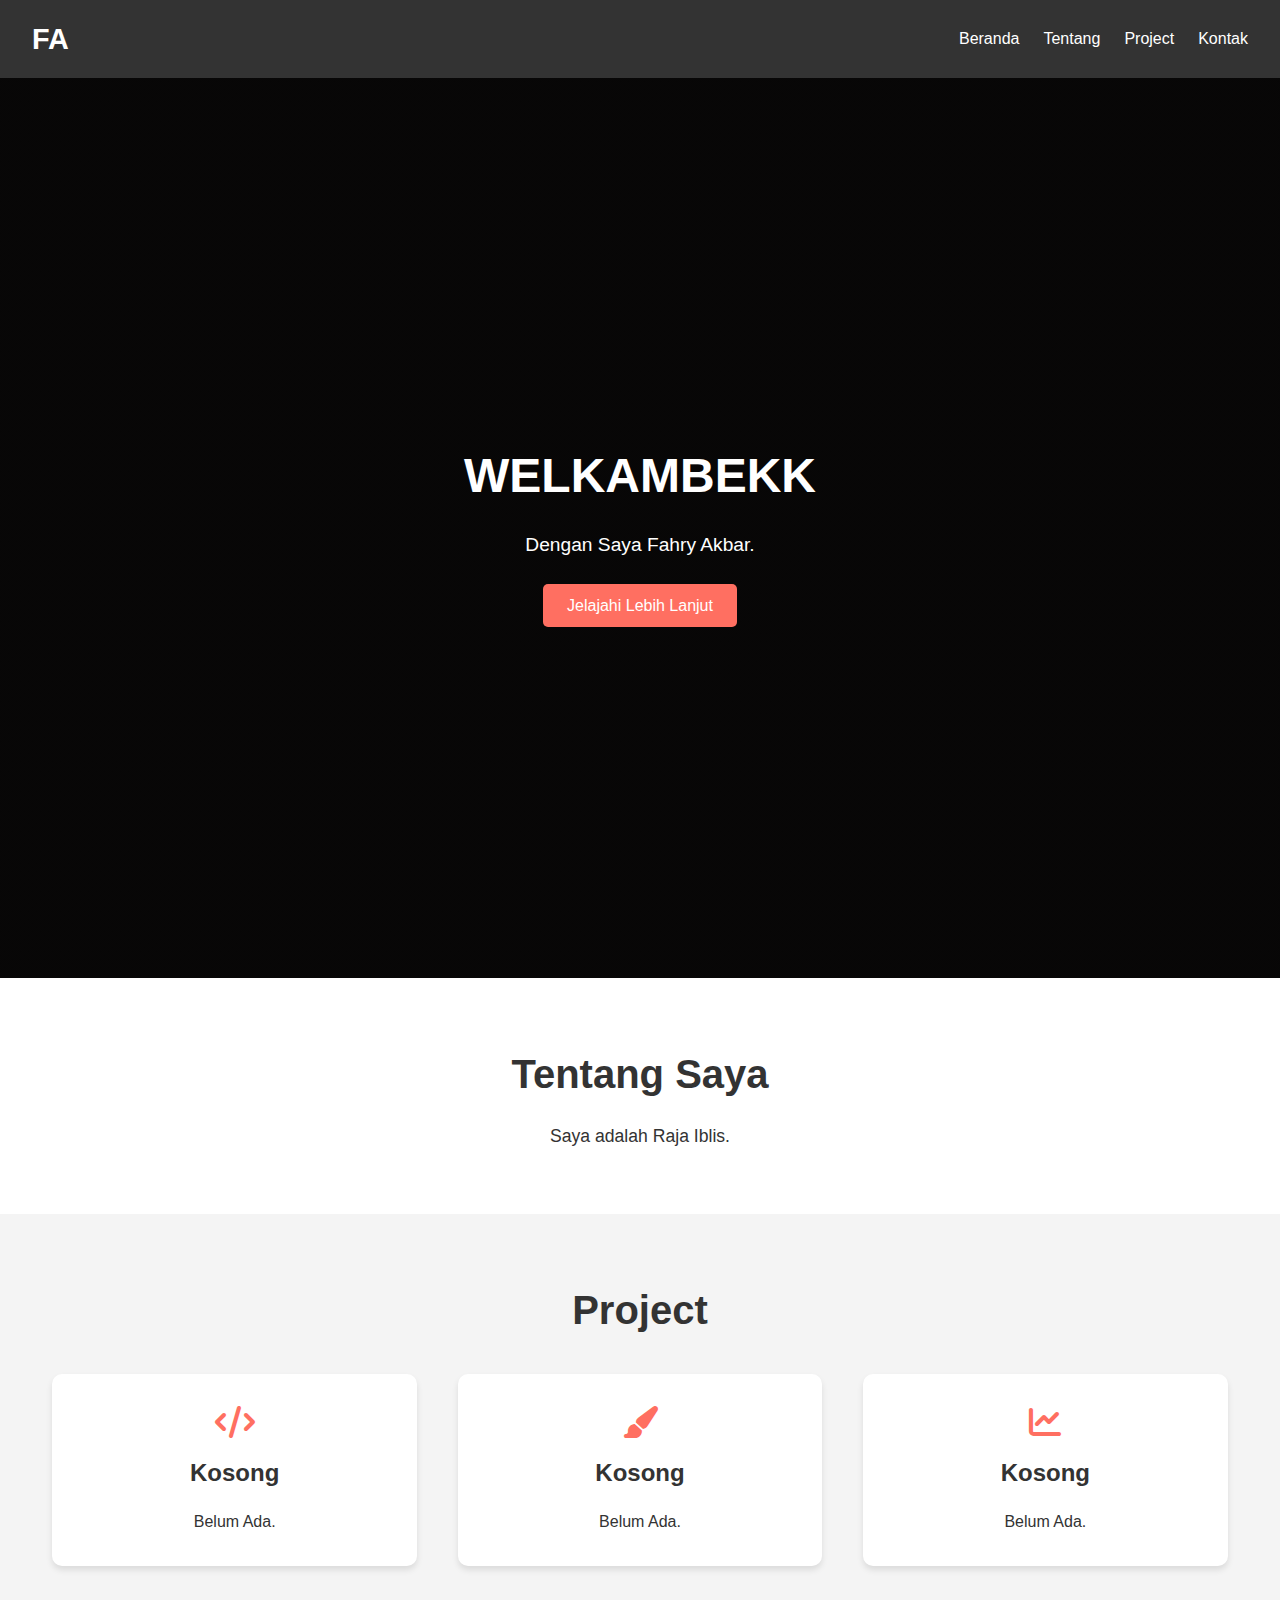
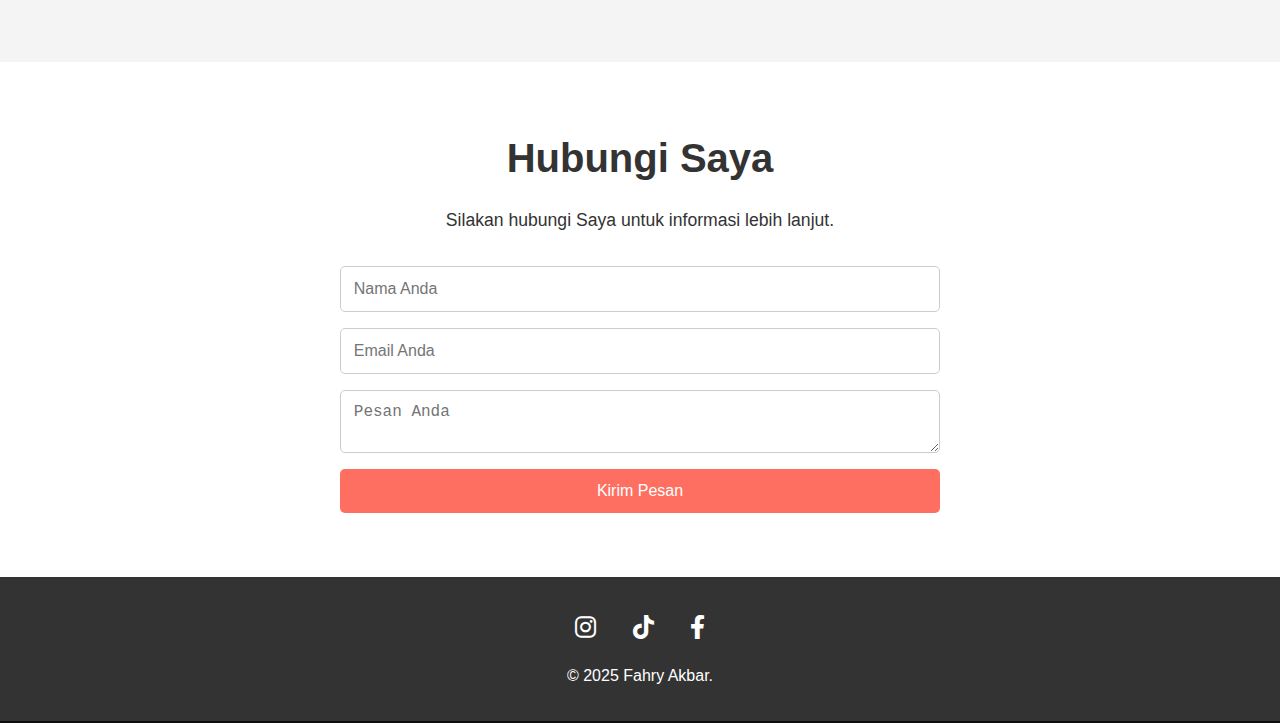
==== index.html @ b8afb7e6 "Add files via upload" ====
<!DOCTYPE html>
<html lang="id">

<head>
    <meta charset="UTF-8">
    <meta name="viewport" content="width=device-width, initial-scale=1.0">
    <title>Website Fahry Akbar</title>
    <link rel="stylesheet" href="styles.css">
    <link rel="stylesheet" href="https://cdnjs.cloudflare.com/ajax/libs/font-awesome/6.0.0-beta3/css/all.min.css">
</head>

<body>
    <!-- Header dan Navigasi -->
    <header>
        <div class="logo">
            <h1>FA</h1>
        </div>
        <nav>
            <ul>
                <li><a href="#home">Beranda</a></li>
                <li><a href="#about">Tentang</a></li>
                <li><a href="#services">Project</a></li>
                <li><a href="#contact">Kontak</a></li>
            </ul>
        </nav>
    </header>

    <!-- Hero Section -->
    <section id="home" class="hero">
        <div class="hero-content">
            <h2>WELKAMBEKK</h2>
            <p>Dengan Saya Fahry Akbar.</p>
            <a href="#about" class="btn">Jelajahi Lebih Lanjut</a>
        </div>
    </section>

    <!-- Tentang Kami -->
    <section id="about" class="about">
        <h2>Tentang Saya</h2>
        <p>Saya adalah Raja Iblis.</p>
    </section>

    <!-- Layanan -->
    <section id="services" class="services">
        <h2>Project</h2>
        <div class="service-grid">
            <div class="service-item">
                <i class="fas fa-code"></i>
                <h3>Kosong</h3>
                <p>Belum Ada.</p>
            </div>
            <div class="service-item">
                <i class="fas fa-paint-brush"></i>
                <h3>Kosong</h3>
                <p>Belum Ada.</p>
            </div>
            <div class="service-item">
                <i class="fas fa-chart-line"></i>
                <h3>Kosong</h3>
                <p>Belum Ada.</p>
            </div>
        </div>
    </section>

    <!-- Kontak -->
    <section id="contact" class="contact">
        <h2>Hubungi Saya</h2>
        <p>Silakan hubungi Saya untuk informasi lebih lanjut.</p>
        <form>
            <input type="text" placeholder="Nama Anda" required>
            <input type="email" placeholder="Email Anda" required>
            <textarea placeholder="Pesan Anda" required></textarea>
            <button type="submit">Kirim Pesan</button>
        </form>
    </section>

    <!-- Footer dan Ikon Sosmed -->
    <footer>
        <div class="social-media">
            <a href="https://instagram.com/_faahry" target="_blank"><i class="fab fa-instagram"></i></a>
            <a href="https://tiktok.com/@_fahry_akbar_" target="_blank"><i class="fab fa-tiktok"></i></a>
            <a href="https://www.facebook.com/share/15n7GfZJ3Y/" target="_blank"><i class="fab fa-facebook-f"></i></a>
        </div>
        <p>&copy; 2025 Fahry Akbar.</p>
    </footer>
</body>

</html>
---- styles.css ----
/* Reset CSS */

* {
    margin: 0;
    padding: 0;
    box-sizing: border-box;
}

body {
    font-family: 'Poppins', sans-serif;
    line-height: 1.6;
    color: #333;
    background: #0f0d0d;
}


/* Header */

header {
    background: #333;
    color: #fff;
    padding: 1rem 2rem;
    display: flex;
    justify-content: space-between;
    align-items: center;
    position: sticky;
    top: 0;
    z-index: 1000;
}

header .logo h1 {
    font-size: 1.8rem;
    font-weight: 700;
}

nav ul {
    list-style: none;
    display: flex;
}

nav ul li {
    margin-left: 1.5rem;
}

nav ul li a {
    color: #fff;
    text-decoration: none;
    font-weight: 500;
    transition: color 0.3s ease;
}

nav ul li a:hover {
    color: #ff6f61;
}


/* Hero Section */

.hero {
    background: linear-gradient(rgba(0, 0, 0, 0.5)), url('https://via.placeholder.com/1200x800') no-repeat center center/cover;
    height: 100vh;
    display: flex;
    justify-content: center;
    align-items: center;
    text-align: center;
    color: #fff;
}

.hero-content h2 {
    font-size: 3rem;
    margin-bottom: 1rem;
}

.hero-content p {
    font-size: 1.2rem;
    margin-bottom: 2rem;
}

.btn {
    background: #ff6f61;
    color: #fff;
    padding: 0.8rem 1.5rem;
    text-decoration: none;
    border-radius: 5px;
    font-weight: 500;
    transition: background 0.3s ease;
}

.btn:hover {
    background: #ff4a3d;
}


/* Tentang Kami */

.about {
    padding: 4rem 2rem;
    text-align: center;
    background: #fff;
}

.about h2 {
    font-size: 2.5rem;
    margin-bottom: 1rem;
}

.about p {
    font-size: 1.1rem;
    max-width: 800px;
    margin: 0 auto;
}


/* Layanan */

.services {
    padding: 4rem 2rem;
    background: #f4f4f4;
    text-align: center;
}

.services h2 {
    font-size: 2.5rem;
    margin-bottom: 2rem;
}

.service-grid {
    display: flex;
    justify-content: space-around;
    flex-wrap: wrap;
}

.service-item {
    background: #fff;
    padding: 2rem;
    border-radius: 10px;
    box-shadow: 0 4px 6px rgba(0, 0, 0, 0.1);
    width: 30%;
    margin-bottom: 2rem;
    transition: transform 0.3s ease;
}

.service-item:hover {
    transform: translateY(-10px);
}

.service-item i {
    font-size: 2rem;
    color: #ff6f61;
    margin-bottom: 1rem;
}

.service-item h3 {
    font-size: 1.5rem;
    margin-bottom: 1rem;
}

.service-item p {
    font-size: 1rem;
}


/* Kontak */

.contact {
    padding: 4rem 2rem;
    background: #fff;
    text-align: center;
}

.contact h2 {
    font-size: 2.5rem;
    margin-bottom: 1rem;
}

.contact p {
    font-size: 1.1rem;
    margin-bottom: 2rem;
}

form {
    max-width: 600px;
    margin: 0 auto;
    display: flex;
    flex-direction: column;
}

form input,
form textarea {
    padding: 0.8rem;
    margin-bottom: 1rem;
    border: 1px solid #ccc;
    border-radius: 5px;
    font-size: 1rem;
}

form button {
    background: #ff6f61;
    color: #fff;
    padding: 0.8rem;
    border: none;
    border-radius: 5px;
    font-size: 1rem;
    cursor: pointer;
    transition: background 0.3s ease;
}

form button:hover {
    background: #ff4a3d;
}


/* Footer */

footer {
    background: #333;
    color: #fff;
    text-align: center;
    padding: 2rem 0;
}

.social-media {
    margin-bottom: 1rem;
}

.social-media a {
    color: #fff;
    margin: 0 1rem;
    font-size: 1.5rem;
    transition: color 0.3s ease;
}

.social-media a:hover {
    color: #ff6f61;
}
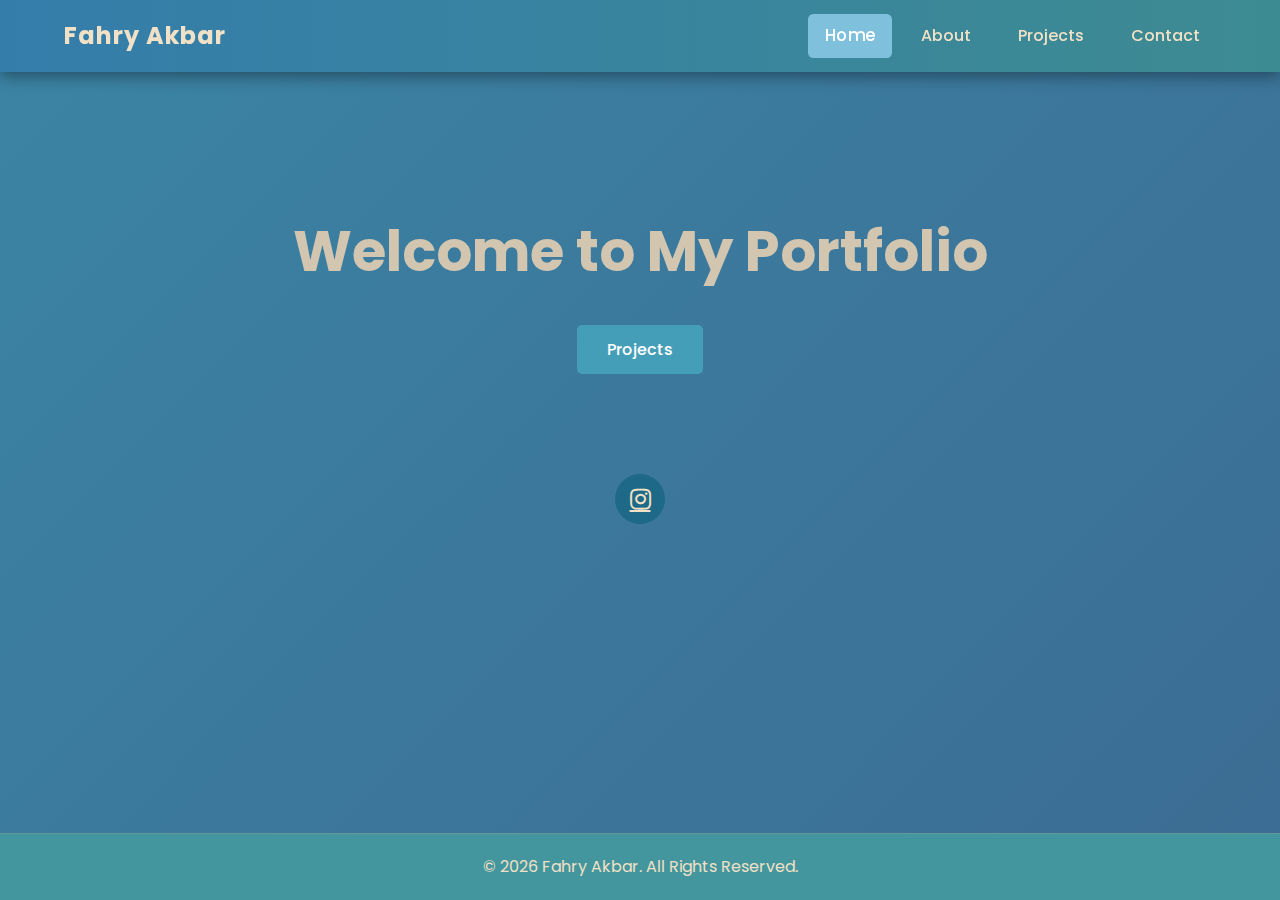
==== commit 12a15266: "Add files via upload" ====
--- a/index.html
+++ b/index.html
@@ -1,88 +1,569 @@
-<!DOCTYPE html>
-<html lang="id">
-
-<head>
-    <meta charset="UTF-8">
-    <meta name="viewport" content="width=device-width, initial-scale=1.0">
-    <title>Website Fahry Akbar</title>
-    <link rel="stylesheet" href="styles.css">
-    <link rel="stylesheet" href="https://cdnjs.cloudflare.com/ajax/libs/font-awesome/6.0.0-beta3/css/all.min.css">
-</head>
-
-<body>
-    <!-- Header dan Navigasi -->
-    <header>
-        <div class="logo">
-            <h1>FA</h1>
-        </div>
-        <nav>
-            <ul>
-                <li><a href="#home">Beranda</a></li>
-                <li><a href="#about">Tentang</a></li>
-                <li><a href="#services">Project</a></li>
-                <li><a href="#contact">Kontak</a></li>
-            </ul>
-        </nav>
-    </header>
-
-    <!-- Hero Section -->
-    <section id="home" class="hero">
-        <div class="hero-content">
-            <h2>WELKAMBEKK</h2>
-            <p>Dengan Saya Fahry Akbar.</p>
-            <a href="#about" class="btn">Jelajahi Lebih Lanjut</a>
-        </div>
-    </section>
-
-    <!-- Tentang Kami -->
-    <section id="about" class="about">
-        <h2>Tentang Saya</h2>
-        <p>Saya adalah Raja Iblis.</p>
-    </section>
-
-    <!-- Layanan -->
-    <section id="services" class="services">
-        <h2>Project</h2>
-        <div class="service-grid">
-            <div class="service-item">
-                <i class="fas fa-code"></i>
-                <h3>Kosong</h3>
-                <p>Belum Ada.</p>
-            </div>
-            <div class="service-item">
-                <i class="fas fa-paint-brush"></i>
-                <h3>Kosong</h3>
-                <p>Belum Ada.</p>
-            </div>
-            <div class="service-item">
-                <i class="fas fa-chart-line"></i>
-                <h3>Kosong</h3>
-                <p>Belum Ada.</p>
-            </div>
-        </div>
-    </section>
-
-    <!-- Kontak -->
-    <section id="contact" class="contact">
-        <h2>Hubungi Saya</h2>
-        <p>Silakan hubungi Saya untuk informasi lebih lanjut.</p>
-        <form>
-            <input type="text" placeholder="Nama Anda" required>
-            <input type="email" placeholder="Email Anda" required>
-            <textarea placeholder="Pesan Anda" required></textarea>
-            <button type="submit">Kirim Pesan</button>
-        </form>
-    </section>
-
-    <!-- Footer dan Ikon Sosmed -->
-    <footer>
-        <div class="social-media">
-            <a href="https://instagram.com/_faahry" target="_blank"><i class="fab fa-instagram"></i></a>
-            <a href="https://tiktok.com/@_fahry_akbar_" target="_blank"><i class="fab fa-tiktok"></i></a>
-            <a href="https://www.facebook.com/share/15n7GfZJ3Y/" target="_blank"><i class="fab fa-facebook-f"></i></a>
-        </div>
-        <p>&copy; 2025 Fahry Akbar.</p>
-    </footer>
-</body>
-
+<!DOCTYPE html>
+<html lang="en">
+
+<head>
+    <meta charset="UTF-8">
+    <meta name="viewport" content="width=device-width, initial-scale=1.0">
+    <title>Fahry Akbar | Portofolio</title>
+    <link href="https://cdnjs.cloudflare.com/ajax/libs/font-awesome/5.15.3/css/all.min.css" rel="stylesheet">
+    <link href="https://fonts.googleapis.com/css2?family=Poppins:wght@300;400;500;600;700&display=swap" rel="stylesheet">
+    <style>
+         :root {
+            --primary-color: #459eb7;
+            --secondary-color: #44969e;
+            --text-color: #f1e1c6;
+            --text-light: #d3c6b1;
+            --bg-gradient: linear-gradient(135deg, #3b84a4, #3c6c93);
+            --nav-gradient: linear-gradient(90deg, #347dab, #3d8b92);
+        }
+        
+        *,
+        *:before,
+        *:after {
+            box-sizing: border-box;
+        }
+        
+        body {
+            font-family: 'Poppins', sans-serif;
+            margin: 0;
+            padding: 0;
+            background: var(--bg-gradient);
+            color: var(--text-color);
+            min-height: 100vh;
+            display: flex;
+            flex-direction: column;
+            line-height: 1.6;
+        }
+        
+        nav {
+            display: flex;
+            justify-content: space-between;
+            align-items: center;
+            background: var(--nav-gradient);
+            padding: 15px 5%;
+            position: fixed;
+            width: 100%;
+            top: 0;
+            left: 0;
+            z-index: 1000;
+            box-shadow: 0 4px 15px rgba(0, 0, 0, 0.4);
+        }
+        
+        .nav-container {
+            display: flex;
+            justify-content: space-between;
+            align-items: center;
+            width: 100%;
+            max-width: 1200px;
+            margin: 0 auto;
+        }
+        
+        .owner-name-nav {
+            font-size: 24px;
+            font-weight: 700;
+            color: var(--text-color);
+            letter-spacing: 1px;
+            white-space: nowrap;
+        }
+        
+        .nav-links {
+            display: flex;
+            gap: 15px;
+            transition: all 0.3s ease;
+        }
+        
+        nav a {
+            color: var(--text-color);
+            text-decoration: none;
+            font-size: 16px;
+            font-weight: 500;
+            transition: all 0.3s ease;
+            padding: 8px 16px;
+            border-radius: 5px;
+        }
+        
+        nav a:hover,
+        nav a.active {
+            background: rgba(147, 209, 240, 0.781);
+            color: #fff;
+            transform: scale(1.05);
+        }
+        
+        .menu-toggle {
+            display: none;
+            cursor: pointer;
+            color: var(--text-color);
+            font-size: 24px;
+            background: none;
+            border: none;
+            padding: 5px;
+        }
+        
+        .container {
+            width: 90%;
+            max-width: 1200px;
+            margin: 100px auto 0;
+            padding: 40px 0;
+            flex: 1;
+        }
+        
+        .page {
+            display: none;
+            animation: fadeIn 0.5s ease-in-out;
+        }
+        
+        .page.active {
+            display: block;
+        }
+        
+        .hero {
+            text-align: center;
+            padding: 40px 0;
+        }
+        
+        .hero h1 {
+            font-size: 3.5rem;
+            color: var(--text-light);
+            margin-bottom: 20px;
+            line-height: 1.2;
+        }
+        
+        .hero p {
+            font-size: 1.2rem;
+            max-width: 700px;
+            margin: 0 auto 30px;
+            color: var(--text-light);
+        }
+        
+        .cta-button {
+            background: var(--primary-color);
+            color: #fff;
+            padding: 12px 30px;
+            font-size: 1rem;
+            border-radius: 5px;
+            text-decoration: none;
+            margin: 20px 10px;
+            transition: all 0.3s ease;
+            display: inline-block;
+            border: none;
+            cursor: pointer;
+            font-weight: 500;
+        }
+        
+        .cta-button:hover {
+            background: #3d91b2;
+            transform: scale(1.05);
+            box-shadow: 0 5px 15px rgba(0, 0, 0, 0.2);
+        }
+        
+        .social-icons {
+            margin: 40px 0;
+            display: flex;
+            justify-content: center;
+            gap: 20px;
+        }
+        
+        .social-icons a {
+            color: var(--text-color);
+            font-size: 1.5rem;
+            transition: all 0.3s ease;
+            padding: 12px;
+            border-radius: 50%;
+            background: rgb(30, 105, 135);
+            width: 50px;
+            height: 50px;
+            display: flex;
+            align-items: center;
+            justify-content: center;
+        }
+        
+        .social-icons a:hover {
+            background: var(--primary-color);
+            transform: scale(1.1);
+        }
+        
+        footer {
+            background: var(--secondary-color);
+            color: var(--text-color);
+            text-align: center;
+            padding: 20px;
+            border-top: 1px solid rgba(179, 162, 140, 0.3);
+        }
+        /* Projects Page Styles */
+        
+        .projects-header {
+            text-align: center;
+            margin-bottom: 50px;
+        }
+        
+        .projects-header h1 {
+            font-size: 3.5rem;
+            color: var(--text-light);
+            margin-bottom: 20px;
+        }
+        
+        .projects-grid {
+            display: grid;
+            grid-template-columns: repeat(auto-fill, minmax(300px, 1fr));
+            gap: 30px;
+            margin: 0 auto;
+        }
+        
+        .project-card {
+            background: rgba(255, 255, 255, 0.1);
+            border-radius: 10px;
+            padding: 25px;
+            transition: all 0.3s ease;
+            box-shadow: 0 5px 15px rgba(0, 0, 0, 0.1);
+            text-align: left;
+        }
+        
+        .project-card:hover {
+            transform: translateY(-5px);
+            background: rgba(255, 255, 255, 0.15);
+            box-shadow: 0 8px 25px rgba(0, 0, 0, 0.2);
+        }
+        
+        .project-card h3 {
+            color: var(--text-color);
+            font-size: 1.4rem;
+            margin: 0 0 15px 0;
+            padding-bottom: 10px;
+            border-bottom: 2px solid var(--primary-color);
+        }
+        
+        .project-card p {
+            color: var(--text-light);
+            margin-bottom: 20px;
+        }
+        
+        .project-tech {
+            display: flex;
+            flex-wrap: wrap;
+            gap: 10px;
+            margin: 15px 0;
+        }
+        
+        .tech-tag {
+            background: rgba(75, 140, 78, 0.3);
+            color: var(--text-color);
+            padding: 5px 12px;
+            border-radius: 20px;
+            font-size: 0.8rem;
+            font-weight: 500;
+        }
+        
+        .project-link {
+            display: inline-flex;
+            align-items: center;
+            margin-top: 15px;
+            color: var(--text-color);
+            text-decoration: none;
+            font-weight: 500;
+            transition: all 0.3s ease;
+        }
+        
+        .project-link:hover {
+            color: var(--primary-color);
+        }
+        
+        .project-link i {
+            margin-left: 5px;
+            transition: all 0.3s ease;
+        }
+        
+        .project-link:hover i {
+            transform: translateX(3px);
+        }
+        /* About and Contact Sections */
+        
+        .about-section,
+        .contact-section {
+            max-width: 800px;
+            margin: 0 auto;
+            padding: 20px;
+        }
+        
+        .about-section h1,
+        .contact-section h1 {
+            font-size: 3.5rem;
+            color: var(--text-light);
+            text-align: center;
+            margin-bottom: 30px;
+        }
+        
+        .about-section p,
+        .contact-section p {
+            margin-bottom: 20px;
+            font-size: 1.1rem;
+        }
+        
+        .back-button {
+            text-align: center;
+            margin: 50px 0 30px;
+        }
+        /* Animations */
+        
+        @keyframes fadeIn {
+            from {
+                opacity: 0;
+                transform: translateY(10px);
+            }
+            to {
+                opacity: 1;
+                transform: translateY(0);
+            }
+        }
+        /* Responsive Styles */
+        
+        @media (max-width: 768px) {
+            .nav-container {
+                flex-wrap: wrap;
+                padding: 10px 20px;
+            }
+            .owner-name-nav {
+                font-size: 1.3rem;
+            }
+            .nav-links {
+                display: none;
+                flex-direction: column;
+                width: 100%;
+                background: rgba(49, 110, 115, 0.9);
+                position: absolute;
+                top: 70px;
+                left: 0;
+                padding: 20px;
+                border-radius: 0 0 10px 10px;
+                box-shadow: 0 4px 15px rgba(0, 0, 0, 0.2);
+            }
+            .nav-links.active {
+                display: flex;
+            }
+            .menu-toggle {
+                display: block;
+            }
+            .container {
+                margin-top: 80px;
+                padding: 20px;
+            }
+            .hero h1,
+            .projects-header h1,
+            .about-section h1,
+            .contact-section h1 {
+                font-size: 2.2rem;
+            }
+            .hero p {
+                font-size: 1rem;
+            }
+            .projects-grid {
+                grid-template-columns: 1fr;
+            }
+        }
+        
+        @media (max-width: 480px) {
+            .hero h1,
+            .projects-header h1,
+            .about-section h1,
+            .contact-section h1 {
+                font-size: 1.8rem;
+            }
+            .cta-button {
+                padding: 10px 20px;
+                font-size: 0.9rem;
+            }
+        }
+    </style>
+</head>
+
+<body>
+    <nav>
+        <div class="nav-container">
+            <div class="owner-name-nav">Fahry Akbar</div>
+            <div class="nav-links">
+                <a href="#" class="active" data-page="home">Home</a>
+                <a href="#" data-page="about">About</a>
+                <a href="#" data-page="projects">Projects</a>
+                <a href="#" data-page="contact">Contact</a>
+            </div>
+            <button class="menu-toggle" aria-label="Toggle menu">
+                <i class="fas fa-bars"></i>
+            </button>
+        </div>
+    </nav>
+
+    <div class="container">
+        <!-- Home Page -->
+        <div id="home" class="page active">
+            <div class="hero">
+                <h1>Welcome to My Portfolio</h1>
+
+                <a href="#" class="cta-button" data-page="projects">Projects</a>
+            </div>
+
+            <div class="social-icons">
+                <a href="https://www.instagram.com/_faahry?igsh=MXQzdTZqY2NoN2ZkZQ==" target="_blank" aria-label="Instagram">
+                    <i class="fab fa-instagram"></i>
+                </a>
+
+
+                </a>
+            </div>
+        </div>
+
+        <!-- About Page -->
+        <div id="about" class="page">
+            <div class="about-section">
+                <h1>About Me</h1>
+                <p>Nama saya Fahry, seorang mahasiswa di Universitas Riau, yang sedang belajar dan mengembangkan keterampilan di bidang teknologi Saya memiliki minat dalam desain UI/UX, website dan AI. Selain itu, saya juga sedang mempelajari beberapa bahasa
+                    pemrograman untuk mendukung progres pengembangan web saya. Selain keterampilan teknis, saya juga tertarik dengan public speaking, khususnya dalam hal presentasi. Selama ini, saya sudah beberapa kali melakukan presentasi di lingkungan
+                    akademik, dan saya ingin terus meningkatkan kemampuan saya dalam berbicara di depan umum. Saya berharap bisa mendapatkan lebih banyak pengalaman dengan berbicara di seminar atau komunitas teknologi, terutama dalam topik UI/UX dan web
+                    development. Saat ini, saya masih dalam tahap belajar dan ingin terus berkembang. Saya ingin bertemu dengan orang-orang yang memiliki minat serupa, belajar dari mereka, serta berbagi wawasan yang saya miliki. Saya percaya bahwa dengan
+                    terus berlatih dan mencoba hal baru, agar saya bisa menjadi lebih baik di bidang yang saya tekuni.</p>
+
+
+                <div class="back-button">
+                    <a href="#" class="cta-button" data-page="home">Home</a>
+                </div>
+            </div>
+        </div>
+
+        <!-- Projects Page -->
+        <div id="projects" class="page">
+            <div class="projects-header">
+                <h1>Projects</h1>
+            </div>
+
+            <div class="projects-grid">
+                <!-- Project 1 -->
+                <div class="project-card">
+                    <h3>TEKS</h3>
+                    <div class="project-tech">
+                    </div>
+                    <p>Teks merupakan unit bahasa utuh yang digunakan dalam komunikasi dengan struktur internal yang teratur melalui hubungan kohesif antarunsurnya dan selalu terikat oleh konteks situasi.</p>
+                    <a href="teks.html" class="project-link">View Details <i class="fas fa-arrow-right"></i></a>
+                </div>
+
+                <!-- Project 2 -->
+                <div class="project-card">
+                    <h3>GAMBAR</h3>
+                    <div class="project-tech">
+                    </div>
+                    <p>Gambar adalah media visual dua dimensi yang berfungsi menyederhanakan informasi abstrak</p>
+                    <a href="gambar.html" class="project-link">View Details <i class="fas fa-arrow-right"></i></a>
+                </div>
+
+                <!-- Project 3 -->
+                <div class="project-card">
+                    <h3>AUDIO</h3>
+                    <div class="project-tech">
+                    </div>
+                    <p>Audio dalam sistem multimedia adalah representasi suara yang diubah dari sinyal analog menjadi sinyal digital melalui proses konversi</p>
+                    <a href="audio.html" class="project-link">View Details <i class="fas fa-arrow-right"></i></a>
+                </div>
+
+                <!-- Project 4 -->
+                <div class="project-card">
+                    <h3>VIDEO</h3>
+                    <div class="project-tech">
+                    </div>
+                    <p>Video adalah media yang mengirimkan sinyal audio yang dipadukan dengan gambar secara sekuensial</p>
+                    <a href="video.html" class="project-link">View Details <i class="fas fa-arrow-right"></i></a>
+                </div>
+
+                <!-- Project 5 -->
+                <div class="project-card">
+                    <h3>ANIMASI</h3>
+                    <div class="project-tech">
+                    </div>
+                    <p>Animasi merupakan proses menyeluruh yang melibatkan perancangan, penggambaran, serta penataan gambar secara sistematis untuk kemudian diintegrasikan ke dalam media multimedia</p>
+                    <a href="animasi.html" class="project-link">View Details <i class="fas fa-arrow-right"></i></a>
+                </div>
+
+                <!-- Project 6 -->
+                <div class="project-card">
+                    <h3>LAPORAN</h3>
+                    <div class="project-tech">
+                    </div>
+                    <p>Berikut adalah laporan dari UTS Sistem MUltimedia : Teks, Gambar, Audio, Video, dan Animasi</p>
+                    <a href="assets/laporan/Fahry Akbar Raksanjani_Sistem Multimedia.pdf" target="_blank" class="project-link">Open PDF <i class="fas fa-file-pdf"></i></a>
+                </div>
+            </div>
+
+            <div class="back-button">
+                <a href="index.html" class="cta-button" data-page="home">Home</a>
+            </div>
+        </div>
+
+        <div id="contact" class="page">
+            <div class="contact-section">
+                <h1>Contact Me</h1>
+                <p></p>
+                <p><strong>Email:</strong> fahryakbar1110@gmail.com</p>
+                <p><strong>Phone:</strong> +62 823-8399-7569</p>
+                <p><strong>Social Media:</strong> Connect with me on Instagram or Letterboxd using the links in the footer.</p>
+
+                <div class="back-button">
+                    <a href="#" class="cta-button" data-page="home">Home</a>
+                </div>
+            </div>
+        </div>
+    </div>
+
+    <footer>
+        &copy; <span id="current-year"></span> Fahry Akbar. All Rights Reserved.
+    </footer>
+
+    <script>
+        document.addEventListener('DOMContentLoaded', function() {
+
+            document.getElementById('current-year').textContent = new Date().getFullYear();
+
+            const navLinks = document.querySelectorAll('[data-page]');
+            const pages = document.querySelectorAll('.page');
+            const menuToggle = document.querySelector('.menu-toggle');
+            const navMenu = document.querySelector('.nav-links');
+
+            function showPage(pageId) {
+
+                pages.forEach(page => {
+                    page.classList.remove('active');
+                });
+
+                document.getElementById(pageId).classList.add('active');
+
+                navLinks.forEach(link => {
+                    link.classList.toggle('active', link.getAttribute('data-page') === pageId);
+                });
+
+                navMenu.classList.remove('active');
+
+                window.scrollTo({
+                    top: 0,
+                    behavior: 'smooth'
+                });
+            }
+
+            navLinks.forEach(link => {
+                link.addEventListener('click', function(e) {
+                    e.preventDefault();
+                    const pageId = this.getAttribute('data-page');
+                    showPage(pageId);
+                });
+            });
+
+            menuToggle.addEventListener('click', function() {
+                navMenu.classList.toggle('active');
+            });
+
+            document.addEventListener('click', function(e) {
+                if (!e.target.closest('.nav-container') && navMenu.classList.contains('active')) {
+                    navMenu.classList.remove('active');
+                }
+            });
+
+            showPage('home');
+        });
+    </script>
+</body>
+
 </html>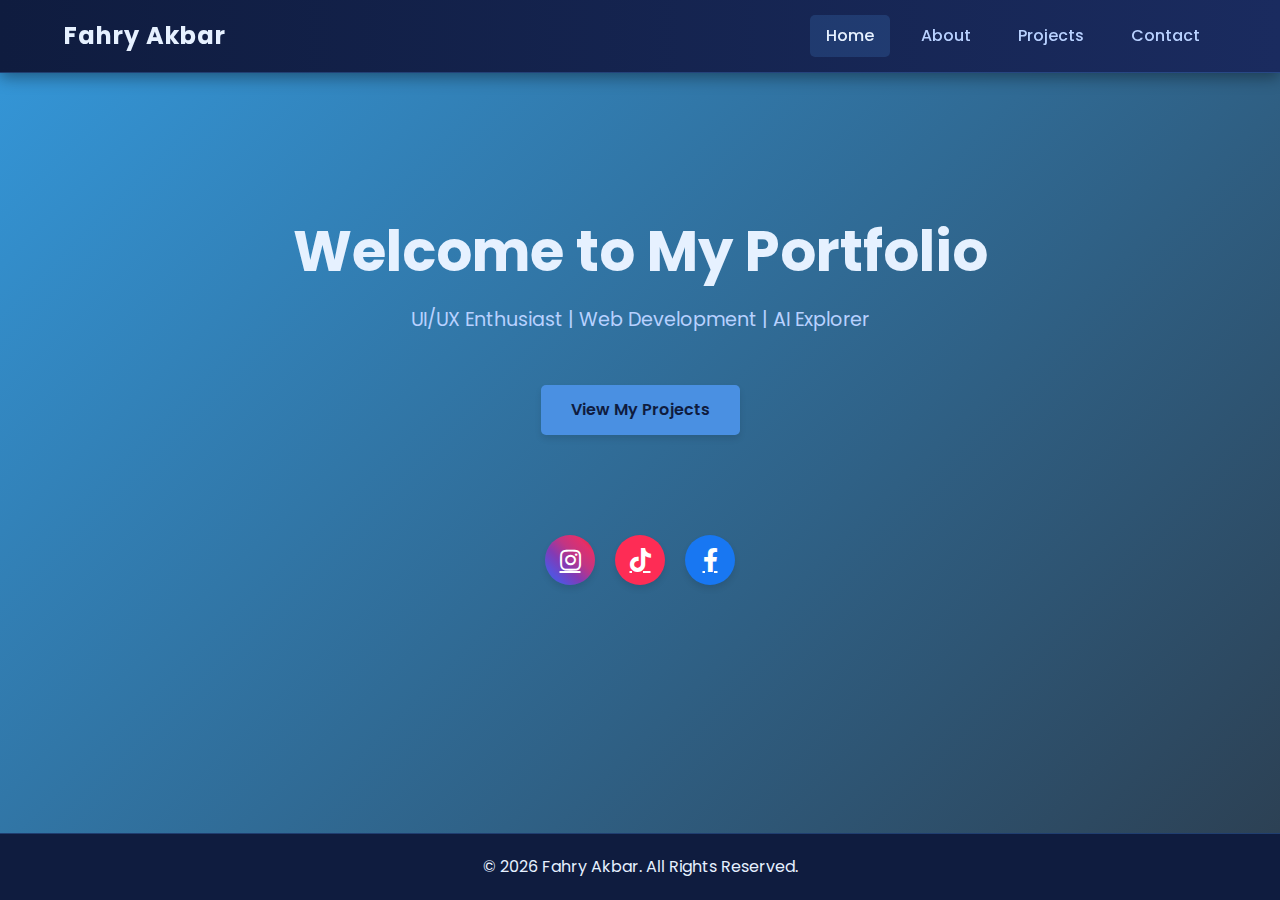
==== commit b1a5cd5c: "Add files via upload" ====
--- a/index.html
+++ b/index.html
@@ -9,12 +9,28 @@
     <link href="https://fonts.googleapis.com/css2?family=Poppins:wght@300;400;500;600;700&display=swap" rel="stylesheet">
     <style>
          :root {
-            --primary-color: #459eb7;
-            --secondary-color: #44969e;
-            --text-color: #f1e1c6;
-            --text-light: #d3c6b1;
-            --bg-gradient: linear-gradient(135deg, #3b84a4, #3c6c93);
-            --nav-gradient: linear-gradient(90deg, #347dab, #3d8b92);
+            /* Midnight Blue Sky Color Palette */
+            --header-color: #0F1C3F;
+            /* Deep night blue */
+            --footer-color: #0F1C3F;
+            --text-primary: #E6F1FF;
+            /* Soft blue-white */
+            --text-secondary: #B8D1FF;
+            /* Light blue tint */
+            --accent-color: #4A90E2;
+            /* Sky blue accent */
+            --accent-dark: #3A7BC8;
+            /* Darker sky blue */
+            --nav-gradient: linear-gradient(90deg, #0F1C3F, #1A2B5F);
+            --bg-gradient: linear-gradient(135deg, #3498db, #2c3e50);
+            --card-bg: rgba(74, 144, 226, 0.1);
+            /* Semi-transparent blue */
+            --tiktok-color: #FE2C55;
+            /* TikTok brand color */
+            --instagram-color: #E1306C;
+            /* Instagram brand color */
+            --facebook-color: #1877F2;
+            /* Facebook brand color */
         }
         
         *,
@@ -27,12 +43,18 @@
             font-family: 'Poppins', sans-serif;
             margin: 0;
             padding: 0;
-            background: var(--bg-gradient);
-            color: var(--text-color);
+            color: var(--text-primary);
             min-height: 100vh;
             display: flex;
             flex-direction: column;
             line-height: 1.6;
+            position: relative;
+            overflow-x: hidden;
+            background: var(--bg-gradient), url('https://images.unsplash.com/photo-1519681393784-d120267933ba?ixlib=rb-1.2.1&auto=format&fit=crop&w=1350&q=80');
+            background-size: cover;
+            background-position: center;
+            background-attachment: fixed;
+            background-blend-mode: overlay;
         }
         
         nav {
@@ -47,6 +69,7 @@
             left: 0;
             z-index: 1000;
             box-shadow: 0 4px 15px rgba(0, 0, 0, 0.4);
+            border-bottom: 1px solid rgba(74, 144, 226, 0.3);
         }
         
         .nav-container {
@@ -61,7 +84,7 @@
         .owner-name-nav {
             font-size: 24px;
             font-weight: 700;
-            color: var(--text-color);
+            color: var(--text-primary);
             letter-spacing: 1px;
             white-space: nowrap;
         }
@@ -73,7 +96,7 @@
         }
         
         nav a {
-            color: var(--text-color);
+            color: var(--text-secondary);
             text-decoration: none;
             font-size: 16px;
             font-weight: 500;
@@ -84,15 +107,14 @@
         
         nav a:hover,
         nav a.active {
-            background: rgba(147, 209, 240, 0.781);
-            color: #fff;
-            transform: scale(1.05);
+            background: rgba(74, 144, 226, 0.2);
+            color: var(--text-primary);
         }
         
         .menu-toggle {
             display: none;
             cursor: pointer;
-            color: var(--text-color);
+            color: var(--text-primary);
             font-size: 24px;
             background: none;
             border: none;
@@ -105,6 +127,8 @@
             margin: 100px auto 0;
             padding: 40px 0;
             flex: 1;
+            position: relative;
+            z-index: 1;
         }
         
         .page {
@@ -119,11 +143,13 @@
         .hero {
             text-align: center;
             padding: 40px 0;
+            position: relative;
+            z-index: 1;
         }
         
         .hero h1 {
             font-size: 3.5rem;
-            color: var(--text-light);
+            color: var(--text-primary);
             margin-bottom: 20px;
             line-height: 1.2;
         }
@@ -132,12 +158,12 @@
             font-size: 1.2rem;
             max-width: 700px;
             margin: 0 auto 30px;
-            color: var(--text-light);
+            color: var(--text-secondary);
         }
         
         .cta-button {
-            background: var(--primary-color);
-            color: #fff;
+            background: var(--accent-color);
+            color: var(--header-color);
             padding: 12px 30px;
             font-size: 1rem;
             border-radius: 5px;
@@ -147,11 +173,12 @@
             display: inline-block;
             border: none;
             cursor: pointer;
-            font-weight: 500;
+            font-weight: 600;
+            box-shadow: 0 4px 6px rgba(0, 0, 0, 0.1);
         }
         
         .cta-button:hover {
-            background: #3d91b2;
+            background: var(--accent-dark);
             transform: scale(1.05);
             box-shadow: 0 5px 15px rgba(0, 0, 0, 0.2);
         }
@@ -161,33 +188,73 @@
             display: flex;
             justify-content: center;
             gap: 20px;
+            flex-wrap: wrap;
         }
         
         .social-icons a {
-            color: var(--text-color);
+            color: white;
             font-size: 1.5rem;
             transition: all 0.3s ease;
             padding: 12px;
             border-radius: 50%;
-            background: rgb(30, 105, 135);
             width: 50px;
             height: 50px;
             display: flex;
             align-items: center;
             justify-content: center;
+            box-shadow: 0 4px 6px rgba(0, 0, 0, 0.1);
+            position: relative;
+        }
+        /* Individual social media colors */
+        
+        .social-icons a.instagram {
+            background: linear-gradient(45deg, #405DE6, #5851DB, #833AB4, #C13584, #E1306C, #FD1D1D);
+        }
+        
+        .social-icons a.tiktok {
+            background: var(--tiktok-color);
+        }
+        
+        .social-icons a.facebook {
+            background: var(--facebook-color);
         }
         
         .social-icons a:hover {
-            background: var(--primary-color);
-            transform: scale(1.1);
+            transform: scale(1.1) translateY(-5px);
+            box-shadow: 0 8px 15px rgba(0, 0, 0, 0.2);
+        }
+        /* Tooltip for social icons */
+        
+        .social-icons a::after {
+            content: attr(aria-label);
+            position: absolute;
+            bottom: -40px;
+            left: 50%;
+            transform: translateX(-50%);
+            background: rgba(0, 0, 0, 0.8);
+            color: white;
+            padding: 5px 10px;
+            border-radius: 5px;
+            font-size: 0.8rem;
+            opacity: 0;
+            transition: all 0.3s ease;
+            pointer-events: none;
+            white-space: nowrap;
+        }
+        
+        .social-icons a:hover::after {
+            opacity: 1;
+            bottom: -35px;
         }
         
         footer {
-            background: var(--secondary-color);
-            color: var(--text-color);
+            background: var(--footer-color);
+            color: var(--text-primary);
             text-align: center;
             padding: 20px;
-            border-top: 1px solid rgba(179, 162, 140, 0.3);
+            border-top: 1px solid rgba(74, 144, 226, 0.3);
+            position: relative;
+            z-index: 1;
         }
         /* Projects Page Styles */
         
@@ -198,7 +265,7 @@
         
         .projects-header h1 {
             font-size: 3.5rem;
-            color: var(--text-light);
+            color: var(--text-primary);
             margin-bottom: 20px;
         }
         
@@ -210,30 +277,33 @@
         }
         
         .project-card {
-            background: rgba(255, 255, 255, 0.1);
+            background: var(--card-bg);
+            backdrop-filter: blur(10px);
             border-radius: 10px;
             padding: 25px;
             transition: all 0.3s ease;
             box-shadow: 0 5px 15px rgba(0, 0, 0, 0.1);
             text-align: left;
+            border: 1px solid rgba(74, 144, 226, 0.2);
         }
         
         .project-card:hover {
             transform: translateY(-5px);
-            background: rgba(255, 255, 255, 0.15);
+            background: rgba(74, 144, 226, 0.15);
             box-shadow: 0 8px 25px rgba(0, 0, 0, 0.2);
+            border-color: rgba(74, 144, 226, 0.4);
         }
         
         .project-card h3 {
-            color: var(--text-color);
+            color: var(--text-primary);
             font-size: 1.4rem;
             margin: 0 0 15px 0;
             padding-bottom: 10px;
-            border-bottom: 2px solid var(--primary-color);
+            border-bottom: 2px solid var(--accent-color);
         }
         
         .project-card p {
-            color: var(--text-light);
+            color: var(--text-secondary);
             margin-bottom: 20px;
         }
         
@@ -245,8 +315,8 @@
         }
         
         .tech-tag {
-            background: rgba(75, 140, 78, 0.3);
-            color: var(--text-color);
+            background: rgba(74, 144, 226, 0.3);
+            color: var(--text-primary);
             padding: 5px 12px;
             border-radius: 20px;
             font-size: 0.8rem;
@@ -257,14 +327,14 @@
             display: inline-flex;
             align-items: center;
             margin-top: 15px;
-            color: var(--text-color);
+            color: var(--accent-color);
             text-decoration: none;
             font-weight: 500;
             transition: all 0.3s ease;
         }
         
         .project-link:hover {
-            color: var(--primary-color);
+            color: var(--text-primary);
         }
         
         .project-link i {
@@ -282,12 +352,17 @@
             max-width: 800px;
             margin: 0 auto;
             padding: 20px;
+            background: rgba(15, 28, 63, 0.8);
+            backdrop-filter: blur(5px);
+            border-radius: 10px;
+            box-shadow: 0 5px 15px rgba(0, 0, 0, 0.1);
+            border: 1px solid rgba(74, 144, 226, 0.2);
         }
         
         .about-section h1,
         .contact-section h1 {
             font-size: 3.5rem;
-            color: var(--text-light);
+            color: var(--text-primary);
             text-align: center;
             margin-bottom: 30px;
         }
@@ -296,6 +371,11 @@
         .contact-section p {
             margin-bottom: 20px;
             font-size: 1.1rem;
+            color: var(--text-secondary);
+        }
+        
+        .contact-section p strong {
+            color: var(--text-primary);
         }
         
         .back-button {
@@ -314,6 +394,23 @@
                 transform: translateY(0);
             }
         }
+        /* Floating Animation */
+        
+        .floating {
+            animation: floating 3s ease-in-out infinite;
+        }
+        
+        @keyframes floating {
+            0% {
+                transform: translateY(0px);
+            }
+            50% {
+                transform: translateY(-10px);
+            }
+            100% {
+                transform: translateY(0px);
+            }
+        }
         /* Responsive Styles */
         
         @media (max-width: 768px) {
@@ -328,7 +425,7 @@
                 display: none;
                 flex-direction: column;
                 width: 100%;
-                background: rgba(49, 110, 115, 0.9);
+                background: rgba(15, 28, 63, 0.95);
                 position: absolute;
                 top: 70px;
                 left: 0;
@@ -358,6 +455,10 @@
             .projects-grid {
                 grid-template-columns: 1fr;
             }
+            .about-section,
+            .contact-section {
+                padding: 15px;
+            }
         }
         
         @media (max-width: 480px) {
@@ -370,6 +471,14 @@
             .cta-button {
                 padding: 10px 20px;
                 font-size: 0.9rem;
+            }
+            .social-icons {
+                gap: 15px;
+            }
+            .social-icons a {
+                width: 45px;
+                height: 45px;
+                font-size: 1.3rem;
             }
         }
     </style>
@@ -396,16 +505,19 @@
         <div id="home" class="page active">
             <div class="hero">
                 <h1>Welcome to My Portfolio</h1>
-
-                <a href="#" class="cta-button" data-page="projects">Projects</a>
+                <p>UI/UX Enthusiast | Web Development | AI Explorer</p>
+                <a href="#" class="cta-button floating" data-page="projects">View My Projects</a>
             </div>
 
             <div class="social-icons">
-                <a href="https://www.instagram.com/_faahry?igsh=MXQzdTZqY2NoN2ZkZQ==" target="_blank" aria-label="Instagram">
+                <a href="https://www.instagram.com/_faahry?igsh=MXQzdTZqY2NoN2ZkZQ==" target="_blank" aria-label="Instagram" class="instagram">
                     <i class="fab fa-instagram"></i>
                 </a>
-
-
+                <a href="#" target="_blank" aria-label="TikTok" class="tiktok">
+                    <i class="fab fa-tiktok"></i>
+                </a>
+                <a href="#" target="_blank" aria-label="Facebook" class="facebook">
+                    <i class="fab fa-facebook-f"></i>
                 </a>
             </div>
         </div>
@@ -414,15 +526,14 @@
         <div id="about" class="page">
             <div class="about-section">
                 <h1>About Me</h1>
-                <p>Nama saya Fahry, seorang mahasiswa di Universitas Riau, yang sedang belajar dan mengembangkan keterampilan di bidang teknologi Saya memiliki minat dalam desain UI/UX, website dan AI. Selain itu, saya juga sedang mempelajari beberapa bahasa
-                    pemrograman untuk mendukung progres pengembangan web saya. Selain keterampilan teknis, saya juga tertarik dengan public speaking, khususnya dalam hal presentasi. Selama ini, saya sudah beberapa kali melakukan presentasi di lingkungan
-                    akademik, dan saya ingin terus meningkatkan kemampuan saya dalam berbicara di depan umum. Saya berharap bisa mendapatkan lebih banyak pengalaman dengan berbicara di seminar atau komunitas teknologi, terutama dalam topik UI/UX dan web
-                    development. Saat ini, saya masih dalam tahap belajar dan ingin terus berkembang. Saya ingin bertemu dengan orang-orang yang memiliki minat serupa, belajar dari mereka, serta berbagi wawasan yang saya miliki. Saya percaya bahwa dengan
-                    terus berlatih dan mencoba hal baru, agar saya bisa menjadi lebih baik di bidang yang saya tekuni.</p>
-
+                <p>Nama saya Fahry Akbar, seorang mahasiswa di Universitas Riau, yang sedang belajar dan mengembangkan keterampilan di bidang teknologi Saya memiliki minat dalam desain UI/UX, website dan AI. Selain itu, saya juga sedang mempelajari beberapa
+                    bahasa pemrograman untuk mendukung progres pengembangan web saya.</p>
+                <p>Selain keterampilan teknis, saya juga tertarik dengan public speaking, khususnya dalam hal presentasi. Selama ini, saya sudah beberapa kali melakukan presentasi di lingkungan akademik, dan saya ingin terus meningkatkan kemampuan saya dalam
+                    berbicara di depan umum.</p>
+                <p>Saya berharap bisa mendapatkan lebih banyak pengalaman dengan berbicara di seminar atau komunitas teknologi, terutama dalam topik UI/UX dan web development. Saat ini, saya masih dalam tahap belajar dan ingin terus berkembang.</p>
 
                 <div class="back-button">
-                    <a href="#" class="cta-button" data-page="home">Home</a>
+                    <a href="#" class="cta-button" data-page="home">Back to Home</a>
                 </div>
             </div>
         </div>
@@ -430,7 +541,7 @@
         <!-- Projects Page -->
         <div id="projects" class="page">
             <div class="projects-header">
-                <h1>Projects</h1>
+                <h1>My Projects</h1>
             </div>
 
             <div class="projects-grid">
@@ -438,8 +549,10 @@
                 <div class="project-card">
                     <h3>TEKS</h3>
                     <div class="project-tech">
+                        <span class="tech-tag">Typography</span>
+                        <span class="tech-tag">Design</span>
                     </div>
-                    <p>Teks merupakan unit bahasa utuh yang digunakan dalam komunikasi dengan struktur internal yang teratur melalui hubungan kohesif antarunsurnya dan selalu terikat oleh konteks situasi.</p>
+                    <p>Teks adalah kumpulan kata atau kalimat yang menyampaikan pesan atau informasi kepada pembaca atau pendengar.</p>
                     <a href="teks.html" class="project-link">View Details <i class="fas fa-arrow-right"></i></a>
                 </div>
 
@@ -447,8 +560,10 @@
                 <div class="project-card">
                     <h3>GAMBAR</h3>
                     <div class="project-tech">
+                        <span class="tech-tag">Visual Design</span>
+                        <span class="tech-tag">Graphics</span>
                     </div>
-                    <p>Gambar adalah media visual dua dimensi yang berfungsi menyederhanakan informasi abstrak</p>
+                    <p>Gambar adalah representasi visual dari suatu objek, konsep, atau ide yang dibuat dengan menggunakan berbagai medium seperti pensil, cat, tinta, kamera, atau perangkat lunak komputer.</p>
                     <a href="gambar.html" class="project-link">View Details <i class="fas fa-arrow-right"></i></a>
                 </div>
 
@@ -456,8 +571,10 @@
                 <div class="project-card">
                     <h3>AUDIO</h3>
                     <div class="project-tech">
+                        <span class="tech-tag">Sound</span>
+                        <span class="tech-tag">Editing</span>
                     </div>
-                    <p>Audio dalam sistem multimedia adalah representasi suara yang diubah dari sinyal analog menjadi sinyal digital melalui proses konversi</p>
+                    <p>Audio adalah representasi suara yang diubah dari sinyal analog menjadi sinyal digital melalui proses konversi</p>
                     <a href="audio.html" class="project-link">View Details <i class="fas fa-arrow-right"></i></a>
                 </div>
 
@@ -465,8 +582,10 @@
                 <div class="project-card">
                     <h3>VIDEO</h3>
                     <div class="project-tech">
+                        <span class="tech-tag">Editing</span>
+                        <span class="tech-tag">Production</span>
                     </div>
-                    <p>Video adalah media yang mengirimkan sinyal audio yang dipadukan dengan gambar secara sekuensial</p>
+                    <p>Video adalah media visual yang menggabungkan gambar bergerak dan suara.</p>
                     <a href="video.html" class="project-link">View Details <i class="fas fa-arrow-right"></i></a>
                 </div>
 
@@ -474,8 +593,10 @@
                 <div class="project-card">
                     <h3>ANIMASI</h3>
                     <div class="project-tech">
+                        <span class="tech-tag">Motion</span>
+                        <span class="tech-tag">Design</span>
                     </div>
-                    <p>Animasi merupakan proses menyeluruh yang melibatkan perancangan, penggambaran, serta penataan gambar secara sistematis untuk kemudian diintegrasikan ke dalam media multimedia</p>
+                    <p>Animasi adalah gambar yang bergerak, seolah-olah hidup, yang dibuat dari kumpulan gambar atau objek</p>
                     <a href="animasi.html" class="project-link">View Details <i class="fas fa-arrow-right"></i></a>
                 </div>
 
@@ -483,27 +604,41 @@
                 <div class="project-card">
                     <h3>LAPORAN</h3>
                     <div class="project-tech">
+                        <span class="tech-tag">Documentation</span>
+                        <span class="tech-tag">Report</span>
                     </div>
-                    <p>Berikut adalah laporan dari UTS Sistem MUltimedia : Teks, Gambar, Audio, Video, dan Animasi</p>
+                    <p>laporan UTS Sistem MUltimedia : Teks, Gambar, Audio, Video, dan Animasi</p>
                     <a href="assets/laporan/Fahry Akbar Raksanjani_Sistem Multimedia.pdf" target="_blank" class="project-link">Open PDF <i class="fas fa-file-pdf"></i></a>
                 </div>
             </div>
 
             <div class="back-button">
-                <a href="index.html" class="cta-button" data-page="home">Home</a>
+                <a href="#" class="cta-button" data-page="home">Back to Home</a>
             </div>
         </div>
 
         <div id="contact" class="page">
             <div class="contact-section">
                 <h1>Contact Me</h1>
-                <p></p>
+                <p>Feel free to reach out for collaborations or just to say hello!</p>
                 <p><strong>Email:</strong> fahryakbar1110@gmail.com</p>
                 <p><strong>Phone:</strong> +62 823-8399-7569</p>
-                <p><strong>Social Media:</strong> Connect with me on Instagram or Letterboxd using the links in the footer.</p>
+                <p><strong>Social Media:</strong> @_faahry (Instagram)</p>
+
+                <div class="social-icons">
+                    <a href="https://www.instagram.com/_faahry?igsh=MXQzdTZqY2NoN2ZkZQ==" target="_blank" aria-label="Instagram" class="instagram">
+                        <i class="fab fa-instagram"></i>
+                    </a>
+                    <a href="#" target="_blank" aria-label="TikTok" class="tiktok">
+                        <i class="fab fa-tiktok"></i>
+                    </a>
+                    <a href="#" target="_blank" aria-label="Facebook" class="facebook">
+                        <i class="fab fa-facebook-f"></i>
+                    </a>
+                </div>
 
                 <div class="back-button">
-                    <a href="#" class="cta-button" data-page="home">Home</a>
+                    <a href="#" class="cta-button" data-page="home">Back to Home</a>
                 </div>
             </div>
         </div>
@@ -515,7 +650,7 @@
 
     <script>
         document.addEventListener('DOMContentLoaded', function() {
-
+            // Set current year in footer
             document.getElementById('current-year').textContent = new Date().getFullYear();
 
             const navLinks = document.querySelectorAll('[data-page]');
@@ -524,25 +659,30 @@
             const navMenu = document.querySelector('.nav-links');
 
             function showPage(pageId) {
-
+                // Hide all pages
                 pages.forEach(page => {
                     page.classList.remove('active');
                 });
 
+                // Show selected page
                 document.getElementById(pageId).classList.add('active');
 
+                // Update active nav link
                 navLinks.forEach(link => {
                     link.classList.toggle('active', link.getAttribute('data-page') === pageId);
                 });
 
+                // Close mobile menu if open
                 navMenu.classList.remove('active');
 
+                // Scroll to top
                 window.scrollTo({
                     top: 0,
                     behavior: 'smooth'
                 });
             }
 
+            // Nav link click handlers
             navLinks.forEach(link => {
                 link.addEventListener('click', function(e) {
                     e.preventDefault();
@@ -551,16 +691,19 @@
                 });
             });
 
+            // Mobile menu toggle
             menuToggle.addEventListener('click', function() {
                 navMenu.classList.toggle('active');
             });
 
+            // Close mobile menu when clicking outside
             document.addEventListener('click', function(e) {
                 if (!e.target.closest('.nav-container') && navMenu.classList.contains('active')) {
                     navMenu.classList.remove('active');
                 }
             });
 
+            // Show home page by default
             showPage('home');
         });
     </script>
